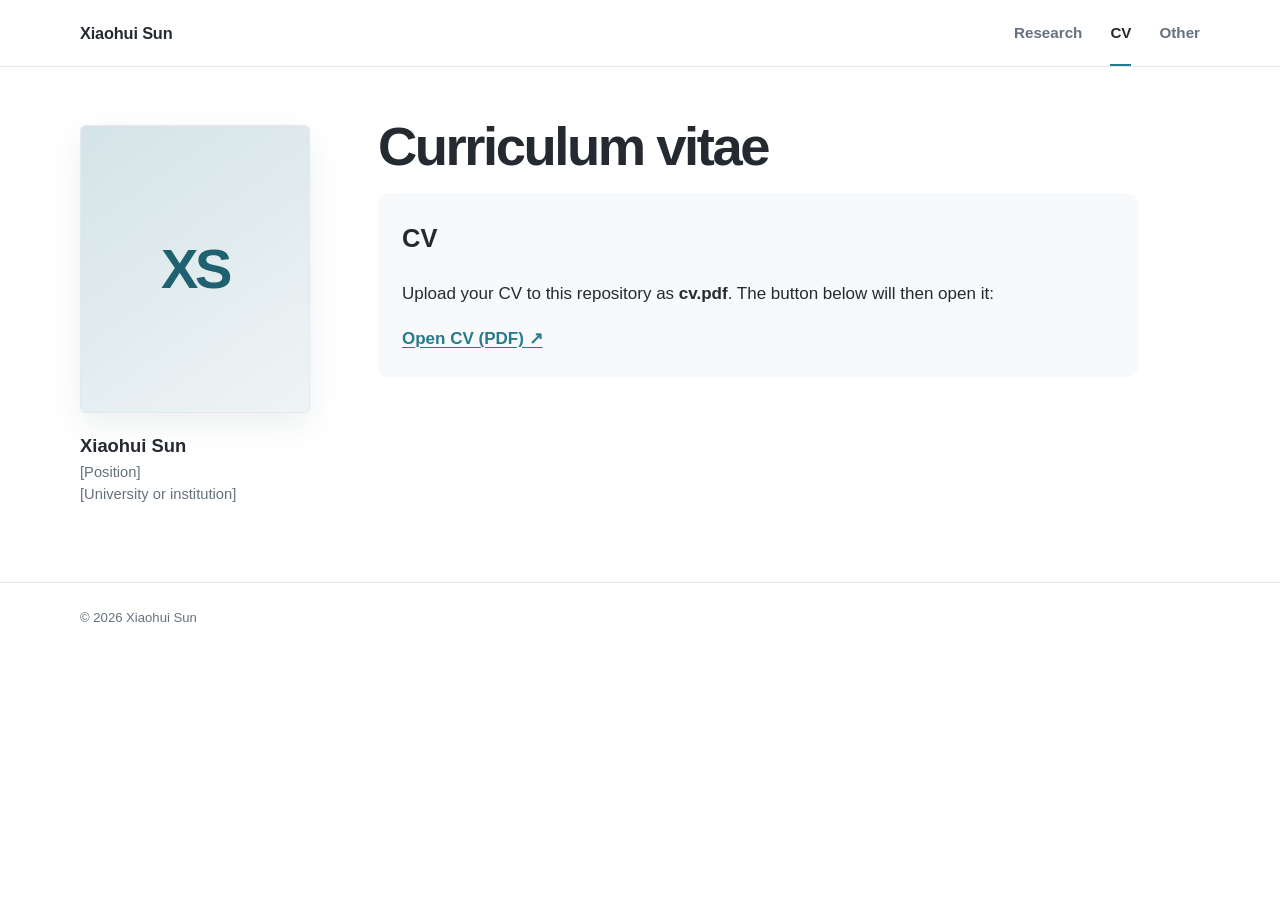
==== cv.html @ 330891a7 "Add files via upload" ====
<!doctype html>
<html lang="en">
<head>
  <meta charset="utf-8">
  <meta name="viewport" content="width=device-width, initial-scale=1">
  <meta name="description" content="Curriculum vitae of Xiaohui Sun.">
  <title>CV | Xiaohui Sun</title>
  <link rel="stylesheet" href="styles.css">
</head>
<body>
  <header class="site-header">
    <div class="header-inner">
      <a class="brand" href="index.html">Xiaohui Sun</a>
      <nav class="nav" aria-label="Main navigation">
        <a href="research.html">Research</a>
        <a href="cv.html" aria-current="page">CV</a>
        <a href="other.html">Other</a>
      </nav>
    </div>
  </header>

  <main class="page-shell">
    <aside class="profile" aria-label="Profile">
      <div class="profile-photo" aria-label="Photo placeholder">XS</div>
      <h2>Xiaohui Sun</h2>
      <p class="profile-role">[Position]<br>[University or institution]</p>
    </aside>

    <article class="content">
      <h1>Curriculum vitae</h1>
      <div class="note-card">
        <h2>CV</h2>
        <p>Upload your CV to this repository as <strong>cv.pdf</strong>. The button below will then open it:</p>
        <p><a href="cv.pdf"><strong>Open CV (PDF) ↗</strong></a></p>
      </div>
    </article>
  </main>

  <footer class="site-footer">
    <div class="footer-inner">© 2026 Xiaohui Sun</div>
  </footer>
</body>
</html>
---- styles.css ----
:root {
  --background: #ffffff;
  --surface: #f7f9fa;
  --text: #252a31;
  --muted: #66717d;
  --accent: #287a8d;
  --accent-dark: #1f6170;
  --border: #e4e8eb;
  --shadow: 0 12px 32px rgba(31, 45, 61, 0.08);
}

* {
  box-sizing: border-box;
}

html {
  scroll-behavior: smooth;
}

body {
  margin: 0;
  color: var(--text);
  background: var(--background);
  font-family: -apple-system, BlinkMacSystemFont, "Segoe UI", Roboto, Helvetica, Arial, sans-serif;
  font-size: 17px;
  line-height: 1.65;
}

a {
  color: var(--accent);
  text-decoration-thickness: 1px;
  text-underline-offset: 3px;
}

a:hover,
a:focus-visible {
  color: var(--accent-dark);
}

.site-header {
  position: sticky;
  top: 0;
  z-index: 10;
  border-bottom: 1px solid var(--border);
  background: rgba(255, 255, 255, 0.96);
  backdrop-filter: blur(10px);
}

.header-inner {
  width: min(1120px, calc(100% - 40px));
  min-height: 66px;
  margin: 0 auto;
  display: flex;
  align-items: center;
  justify-content: space-between;
  gap: 24px;
}

.brand {
  color: var(--text);
  font-size: 1.02rem;
  font-weight: 750;
  letter-spacing: -0.01em;
  text-decoration: none;
}

.nav {
  display: flex;
  align-items: center;
  gap: 28px;
}

.nav a {
  padding: 20px 0 18px;
  border-bottom: 2px solid transparent;
  color: var(--muted);
  font-size: 0.95rem;
  font-weight: 600;
  text-decoration: none;
}

.nav a:hover,
.nav a:focus-visible,
.nav a[aria-current="page"] {
  border-bottom-color: var(--accent);
  color: var(--text);
}

.page-shell {
  width: min(1120px, calc(100% - 40px));
  margin: 0 auto;
  padding: 58px 0 76px;
  display: grid;
  grid-template-columns: 230px minmax(0, 1fr);
  gap: 68px;
}

.profile {
  align-self: start;
}

.profile-photo {
  width: 100%;
  aspect-ratio: 4 / 5;
  display: grid;
  place-items: center;
  border: 1px solid var(--border);
  border-radius: 6px;
  background:
    linear-gradient(145deg, rgba(40, 122, 141, 0.17), rgba(40, 122, 141, 0.04)),
    var(--surface);
  color: var(--accent-dark);
  font-size: 3.5rem;
  font-weight: 750;
  letter-spacing: -0.06em;
  box-shadow: var(--shadow);
  overflow: hidden;
}

.profile-photo img {
  width: 100%;
  height: 100%;
  object-fit: cover;
}

.profile h2 {
  margin: 21px 0 4px;
  font-size: 1.15rem;
  line-height: 1.25;
}

.profile-role {
  margin: 0;
  color: var(--muted);
  font-size: 0.92rem;
  line-height: 1.55;
}

.profile-links {
  display: grid;
  gap: 9px;
  margin: 24px 0 0;
  padding: 0;
  list-style: none;
}

.profile-links a,
.profile-links span {
  display: inline-flex;
  align-items: center;
  gap: 9px;
  color: var(--muted);
  font-size: 0.91rem;
  text-decoration: none;
}

.profile-links a:hover,
.profile-links a:focus-visible {
  color: var(--accent);
}

.icon {
  width: 1.1rem;
  color: var(--accent);
  font-weight: 750;
  text-align: center;
}

.content {
  max-width: 760px;
}

.content h1 {
  margin: -7px 0 16px;
  font-size: clamp(2.25rem, 5vw, 3.4rem);
  line-height: 1.08;
  letter-spacing: -0.045em;
}

.lead {
  max-width: 700px;
  margin: 0;
  color: #3e4650;
  font-size: 1.12rem;
  line-height: 1.72;
}

.section {
  margin-top: 48px;
}

.section h2 {
  margin: 0 0 18px;
  padding-bottom: 10px;
  border-bottom: 1px solid var(--border);
  font-size: 1.3rem;
  letter-spacing: -0.015em;
}

.tags {
  display: flex;
  flex-wrap: wrap;
  gap: 9px;
  margin: 0;
  padding: 0;
  list-style: none;
}

.tag {
  padding: 6px 11px;
  border: 1px solid #d8e6ea;
  border-radius: 999px;
  background: #f4fafb;
  color: var(--accent-dark);
  font-size: 0.84rem;
  font-weight: 650;
}

.paper-list {
  display: grid;
  gap: 18px;
}

.paper {
  padding: 22px 23px;
  border: 1px solid var(--border);
  border-radius: 10px;
  background: var(--background);
  box-shadow: 0 8px 24px rgba(31, 45, 61, 0.045);
}

.paper.featured {
  border-left: 4px solid var(--accent);
}

.eyebrow {
  margin: 0 0 7px;
  color: var(--accent);
  font-size: 0.76rem;
  font-weight: 800;
  letter-spacing: 0.09em;
  text-transform: uppercase;
}

.paper h3 {
  margin: 0 0 8px;
  font-size: 1.08rem;
  line-height: 1.4;
}

.paper p {
  margin: 0;
  color: var(--muted);
  font-size: 0.95rem;
}

.paper-links {
  display: flex;
  flex-wrap: wrap;
  gap: 16px;
  margin-top: 13px;
}

.paper-links a {
  font-size: 0.89rem;
  font-weight: 700;
  text-decoration: none;
}

.note-card {
  padding: 24px;
  border-radius: 10px;
  background: var(--surface);
}

.note-card h2,
.note-card h3 {
  margin-top: 0;
}

.note-card p:last-child {
  margin-bottom: 0;
}

.site-footer {
  border-top: 1px solid var(--border);
  color: var(--muted);
  font-size: 0.82rem;
}

.footer-inner {
  width: min(1120px, calc(100% - 40px));
  margin: 0 auto;
  padding: 24px 0;
}

@media (max-width: 760px) {
  .header-inner {
    width: min(100% - 28px, 1120px);
    min-height: 60px;
  }

  .nav {
    gap: 16px;
  }

  .nav a {
    padding: 17px 0 15px;
    font-size: 0.88rem;
  }

  .page-shell {
    width: min(100% - 34px, 1120px);
    padding-top: 36px;
    grid-template-columns: 1fr;
    gap: 42px;
  }

  .profile {
    display: grid;
    grid-template-columns: 112px 1fr;
    column-gap: 20px;
    align-items: start;
  }

  .profile-photo {
    grid-row: 1 / span 3;
    font-size: 2.3rem;
  }

  .profile h2 {
    margin-top: 0;
  }

  .profile-links {
    margin-top: 13px;
  }

  .content h1 {
    font-size: 2.35rem;
  }
}

@media (max-width: 480px) {
  .header-inner {
    align-items: flex-start;
    padding: 13px 0 8px;
    flex-direction: column;
    gap: 2px;
  }

  .nav {
    width: 100%;
    justify-content: space-between;
  }

  .nav a {
    padding: 8px 0 9px;
  }

  .profile {
    grid-template-columns: 92px 1fr;
    column-gap: 16px;
  }

  .paper {
    padding: 19px;
  }
}
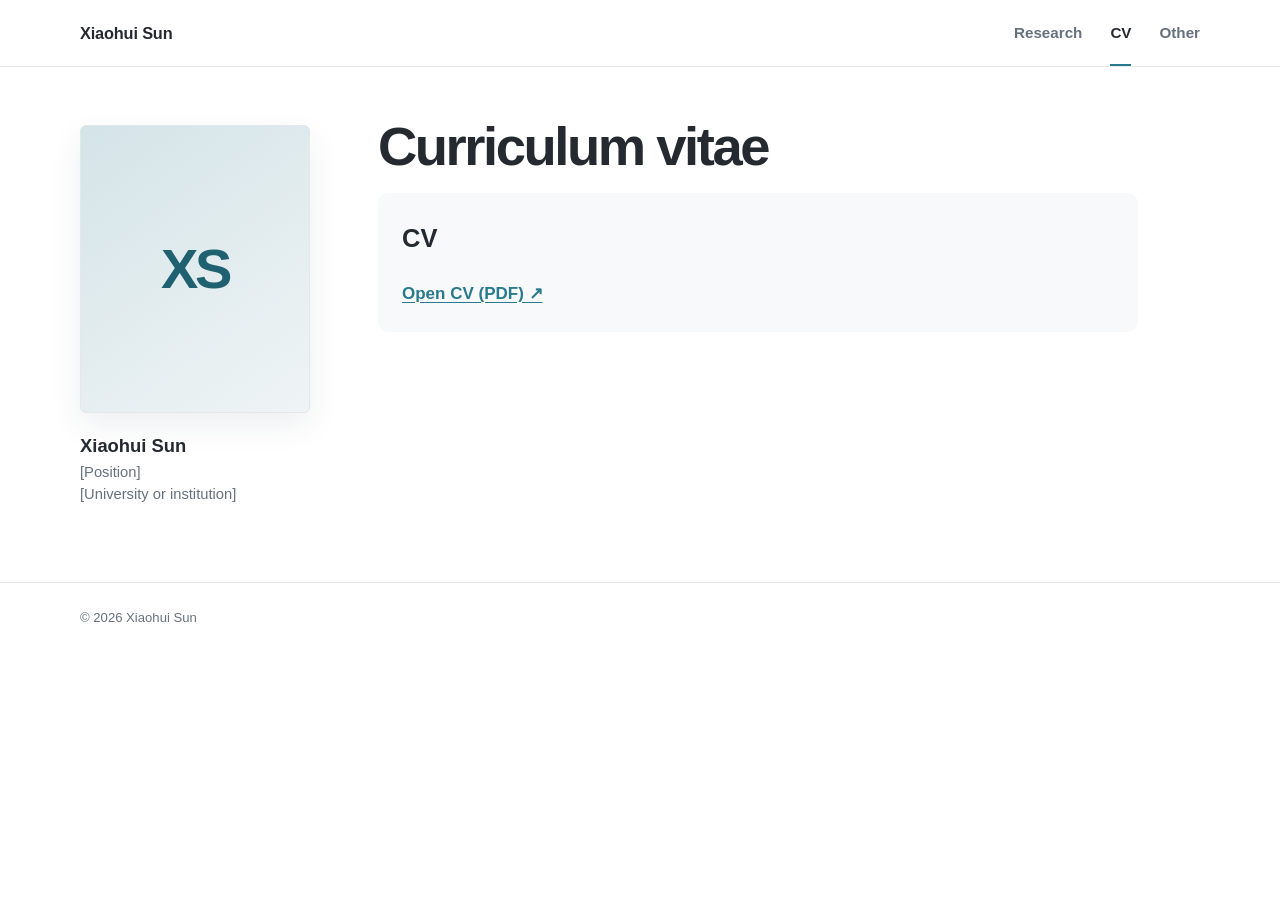
==== commit 9c12550c: "Update CV instructions in cv.html Removed instruction to upload CV as cv.pdf." ====
--- a/cv.html
+++ b/cv.html
@@ -30,7 +30,6 @@
       <h1>Curriculum vitae</h1>
       <div class="note-card">
         <h2>CV</h2>
-        <p>Upload your CV to this repository as <strong>cv.pdf</strong>. The button below will then open it:</p>
         <p><a href="cv.pdf"><strong>Open CV (PDF) ↗</strong></a></p>
       </div>
     </article>
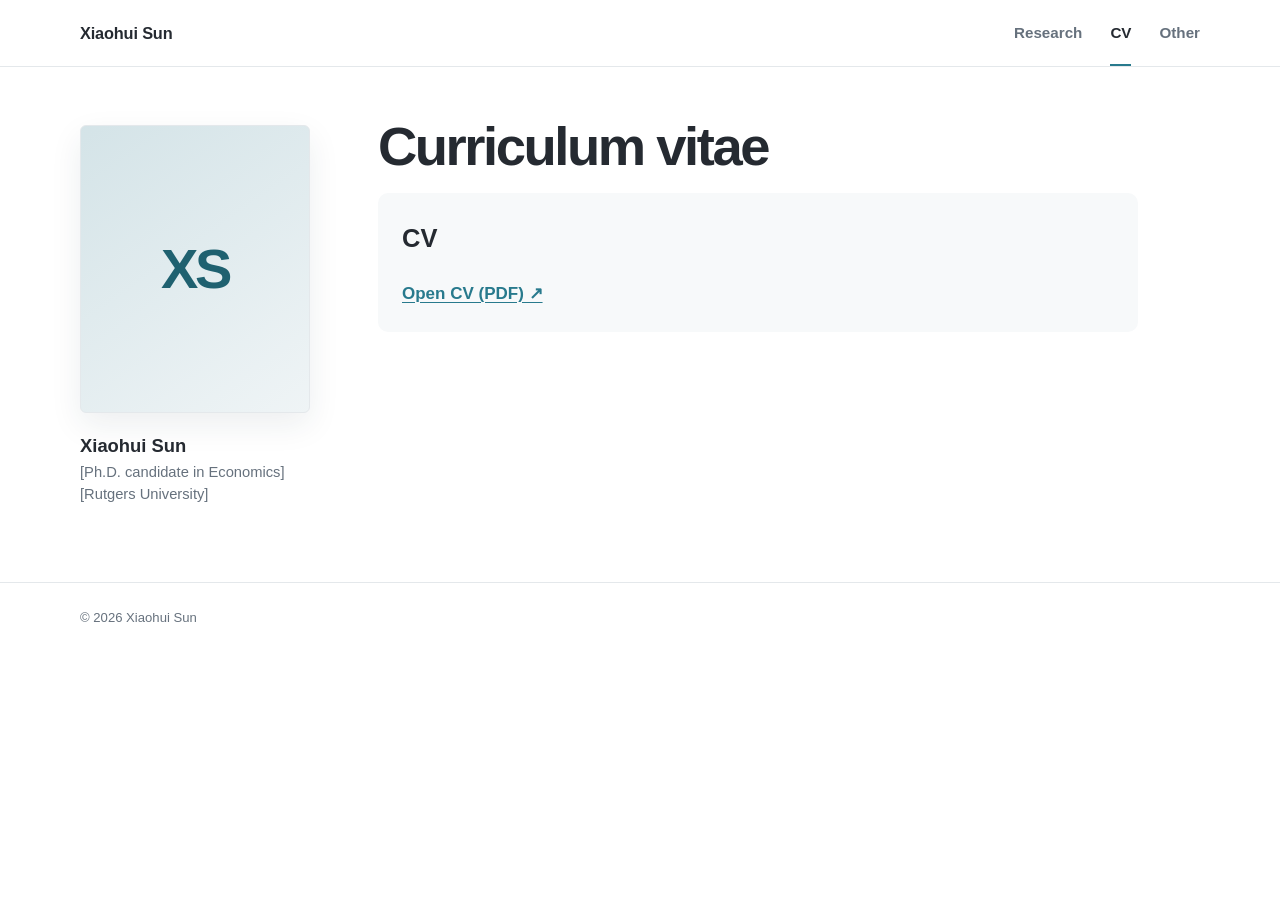
==== commit b0f5328a: "Update profile role in cv.html" ====
--- a/cv.html
+++ b/cv.html
@@ -23,7 +23,7 @@
     <aside class="profile" aria-label="Profile">
       <div class="profile-photo" aria-label="Photo placeholder">XS</div>
       <h2>Xiaohui Sun</h2>
-      <p class="profile-role">[Position]<br>[University or institution]</p>
+      <p class="profile-role">[Ph.D. candidate in Economics]<br>[Rutgers University]</p>
     </aside>
 
     <article class="content">
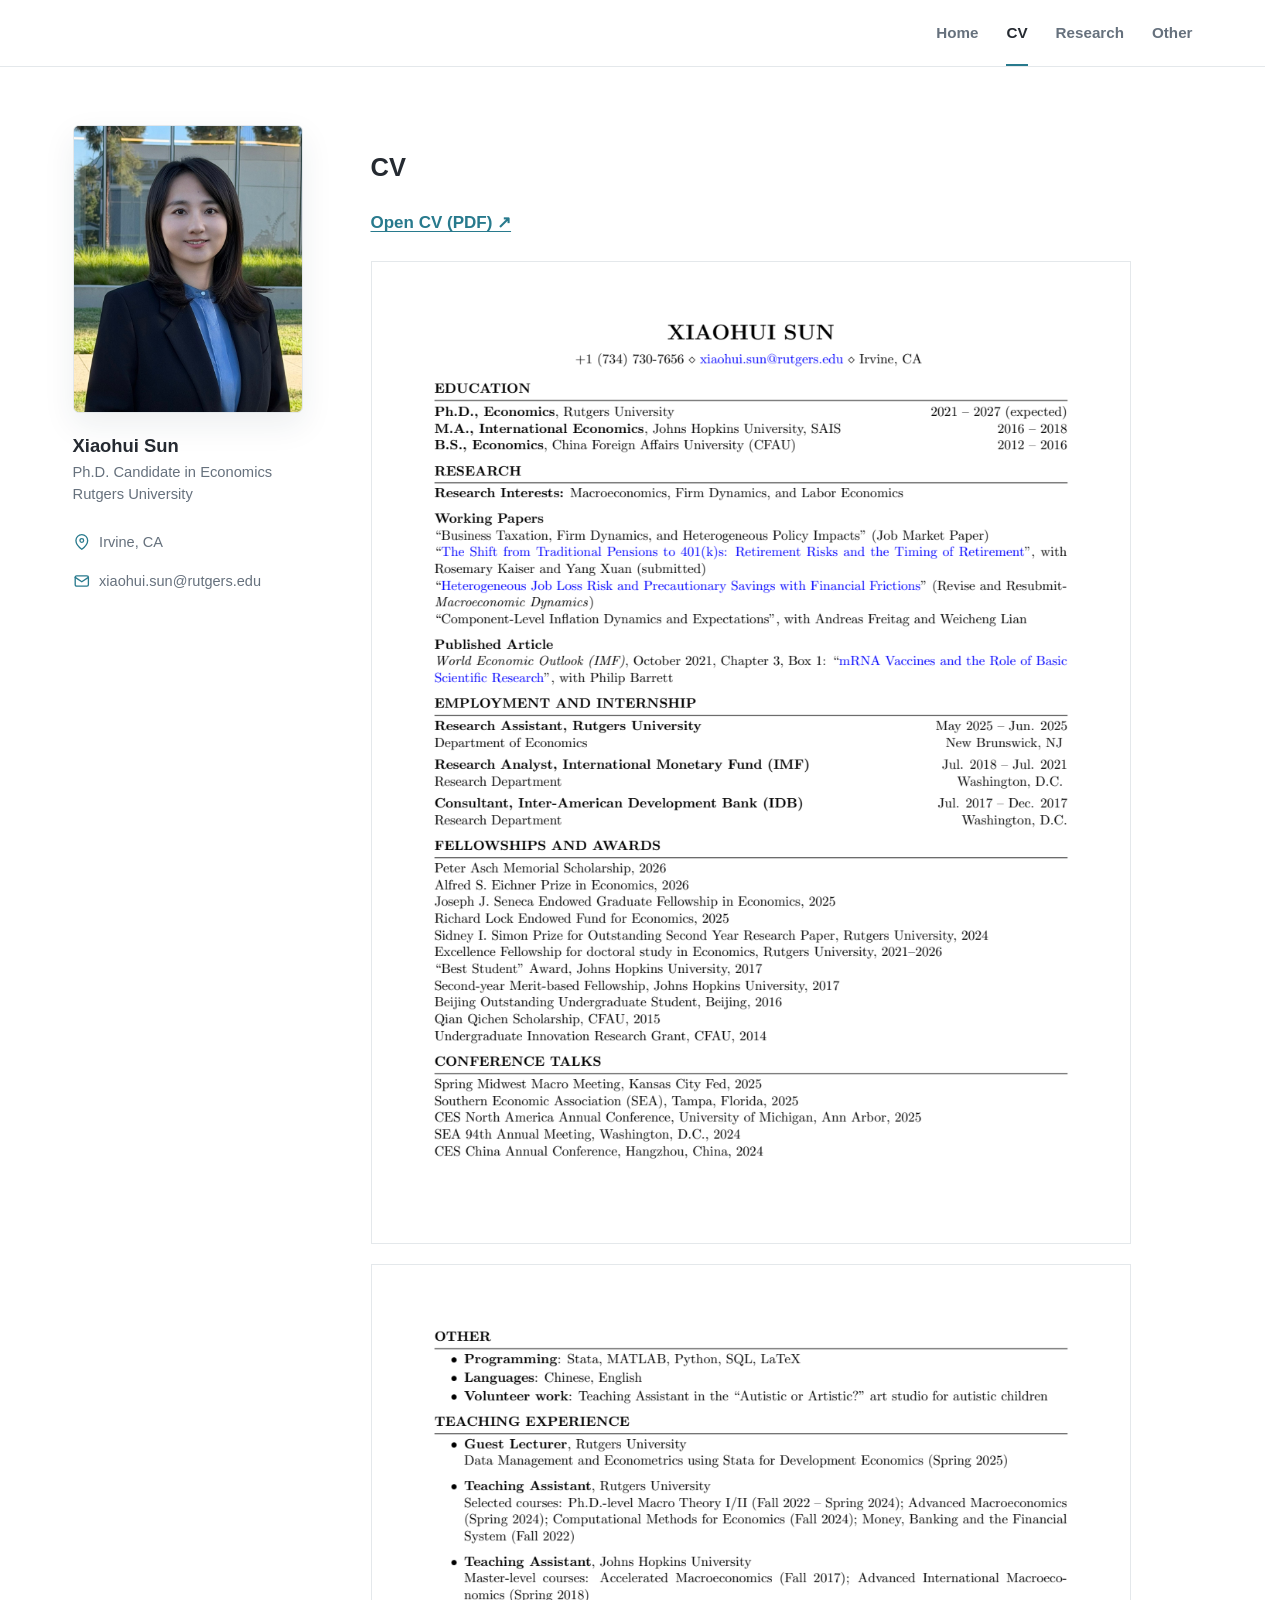
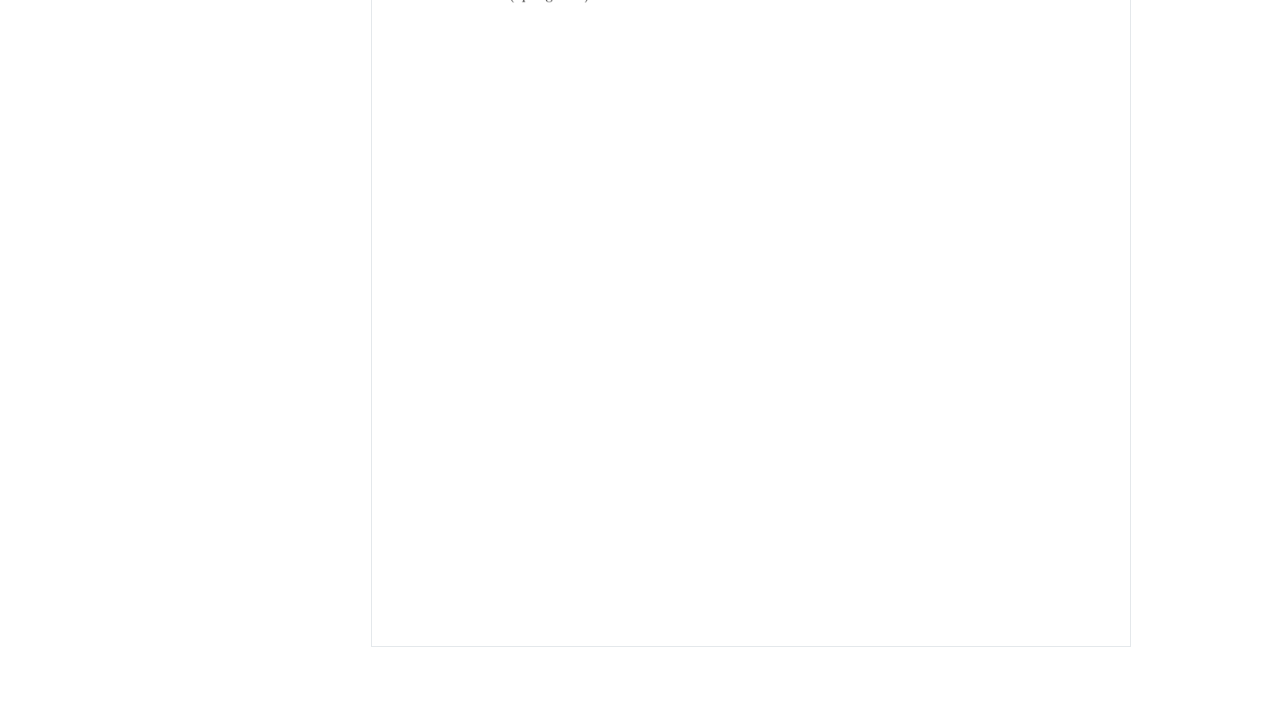
==== commit 8d1f7fa1: "Add files via upload" ====
--- a/cv.html
+++ b/cv.html
@@ -5,15 +5,15 @@
   <meta name="viewport" content="width=device-width, initial-scale=1">
   <meta name="description" content="Curriculum vitae of Xiaohui Sun.">
   <title>CV | Xiaohui Sun</title>
-  <link rel="stylesheet" href="styles.css">
+  <link rel="stylesheet" href="styles.css?v=20260913-scrollbar">
 </head>
 <body>
   <header class="site-header">
     <div class="header-inner">
-      <a class="brand" href="index.html">Xiaohui Sun</a>
       <nav class="nav" aria-label="Main navigation">
+        <a href="index.html">Home</a>
+        <a href="cv.html" aria-current="page">CV</a>
         <a href="research.html">Research</a>
-        <a href="cv.html" aria-current="page">CV</a>
         <a href="other.html">Other</a>
       </nav>
     </div>
@@ -21,22 +21,24 @@
 
   <main class="page-shell">
     <aside class="profile" aria-label="Profile">
-      <div class="profile-photo" aria-label="Photo placeholder">XS</div>
+      <div class="profile-photo"><img src="photo.jpg" alt="Xiaohui Sun" width="1425" height="1671"></div>
       <h2>Xiaohui Sun</h2>
-      <p class="profile-role">[Ph.D. candidate in Economics]<br>[Rutgers University]</p>
+      <p class="profile-role">Ph.D. Candidate in Economics<br>Rutgers University</p>
+      <ul class="profile-links">
+        <li><span><svg class="icon" aria-hidden="true" width="18" height="18" viewBox="0 0 24 24" fill="none" stroke="currentColor" stroke-width="1.8" stroke-linecap="round" stroke-linejoin="round"><path d="M20 10c0 6-8 12-8 12S4 16 4 10a8 8 0 1 1 16 0Z"/><circle cx="12" cy="10" r="2.5"/></svg>Irvine, CA</span></li>
+        <li><a href="mailto:xiaohui.sun@rutgers.edu"><svg class="icon" aria-hidden="true" width="18" height="18" viewBox="0 0 24 24" fill="none" stroke="currentColor" stroke-width="1.8" stroke-linecap="round" stroke-linejoin="round"><rect x="3" y="5" width="18" height="14" rx="2"/><path d="m3 7 9 6 9-6"/></svg>xiaohui.sun@rutgers.edu</a></li>
+      </ul>
     </aside>
 
     <article class="content">
-      <h1>Curriculum vitae</h1>
-      <div class="note-card">
-        <h2>CV</h2>
-        <p><a href="cv.pdf"><strong>Open CV (PDF) ↗</strong></a></p>
+      <h2>CV</h2>
+      <p><a href="cv.pdf?v=6592cc4c94"><strong>Open CV (PDF) ↗</strong></a></p>
+      <div class="cv-preview" aria-label="CV preview">
+        <img src="cv-preview/page-1.png?v=6592cc4c94" alt="Xiaohui Sun’s CV, page 1" width="980" height="1268" loading="lazy">
+        <img src="cv-preview/page-2.png?v=6592cc4c94" alt="Xiaohui Sun’s CV, page 2" width="980" height="1268" loading="lazy">
       </div>
     </article>
   </main>
 
-  <footer class="site-footer">
-    <div class="footer-inner">© 2026 Xiaohui Sun</div>
-  </footer>
 </body>
 </html>
--- a/styles.css
+++ b/styles.css
@@ -15,6 +15,8 @@
 
 html {
   scroll-behavior: smooth;
+  overflow-y: scroll;
+  scrollbar-gutter: stable;
 }
 
 body {
@@ -52,7 +54,7 @@
   margin: 0 auto;
   display: flex;
   align-items: center;
-  justify-content: space-between;
+  justify-content: flex-end;
   gap: 24px;
 }
 
@@ -185,6 +187,19 @@
   line-height: 1.72;
 }
 
+.lead + .lead {
+  margin-top: 18px;
+}
+
+.home-content .lead {
+  font-size: 1.0625rem;
+  line-height: 1.65;
+}
+
+.home-content .lead + .lead {
+  margin-top: 22px;
+}
+
 .section {
   margin-top: 48px;
 }
@@ -195,6 +210,17 @@
   border-bottom: 1px solid var(--border);
   font-size: 1.3rem;
   letter-spacing: -0.015em;
+}
+
+.outside-interests h2 {
+  margin-bottom: 20px;
+}
+
+.outside-interests > p {
+  margin: 0;
+  color: #3e4650;
+  font-size: 1.0625rem;
+  line-height: 1.65;
 }
 
 .tags {
@@ -254,6 +280,11 @@
   font-size: 0.95rem;
 }
 
+.paper .paper-authors {
+  margin-bottom: 12px;
+  font-style: italic;
+}
+
 .paper-links {
   display: flex;
   flex-wrap: wrap;
@@ -261,7 +292,9 @@
   margin-top: 13px;
 }
 
-.paper-links a {
+.paper-links a,
+.paper-links .paper-link-label {
+  color: var(--accent);
   font-size: 0.89rem;
   font-weight: 700;
   text-decoration: none;
@@ -280,6 +313,19 @@
 
 .note-card p:last-child {
   margin-bottom: 0;
+}
+
+.cv-preview {
+  display: grid;
+  gap: 20px;
+  margin-top: 24px;
+}
+
+.cv-preview img {
+  display: block;
+  width: 100%;
+  height: auto;
+  border: 1px solid var(--border);
 }
 
 .site-footer {
@@ -367,4 +413,3 @@
     padding: 19px;
   }
 }
-
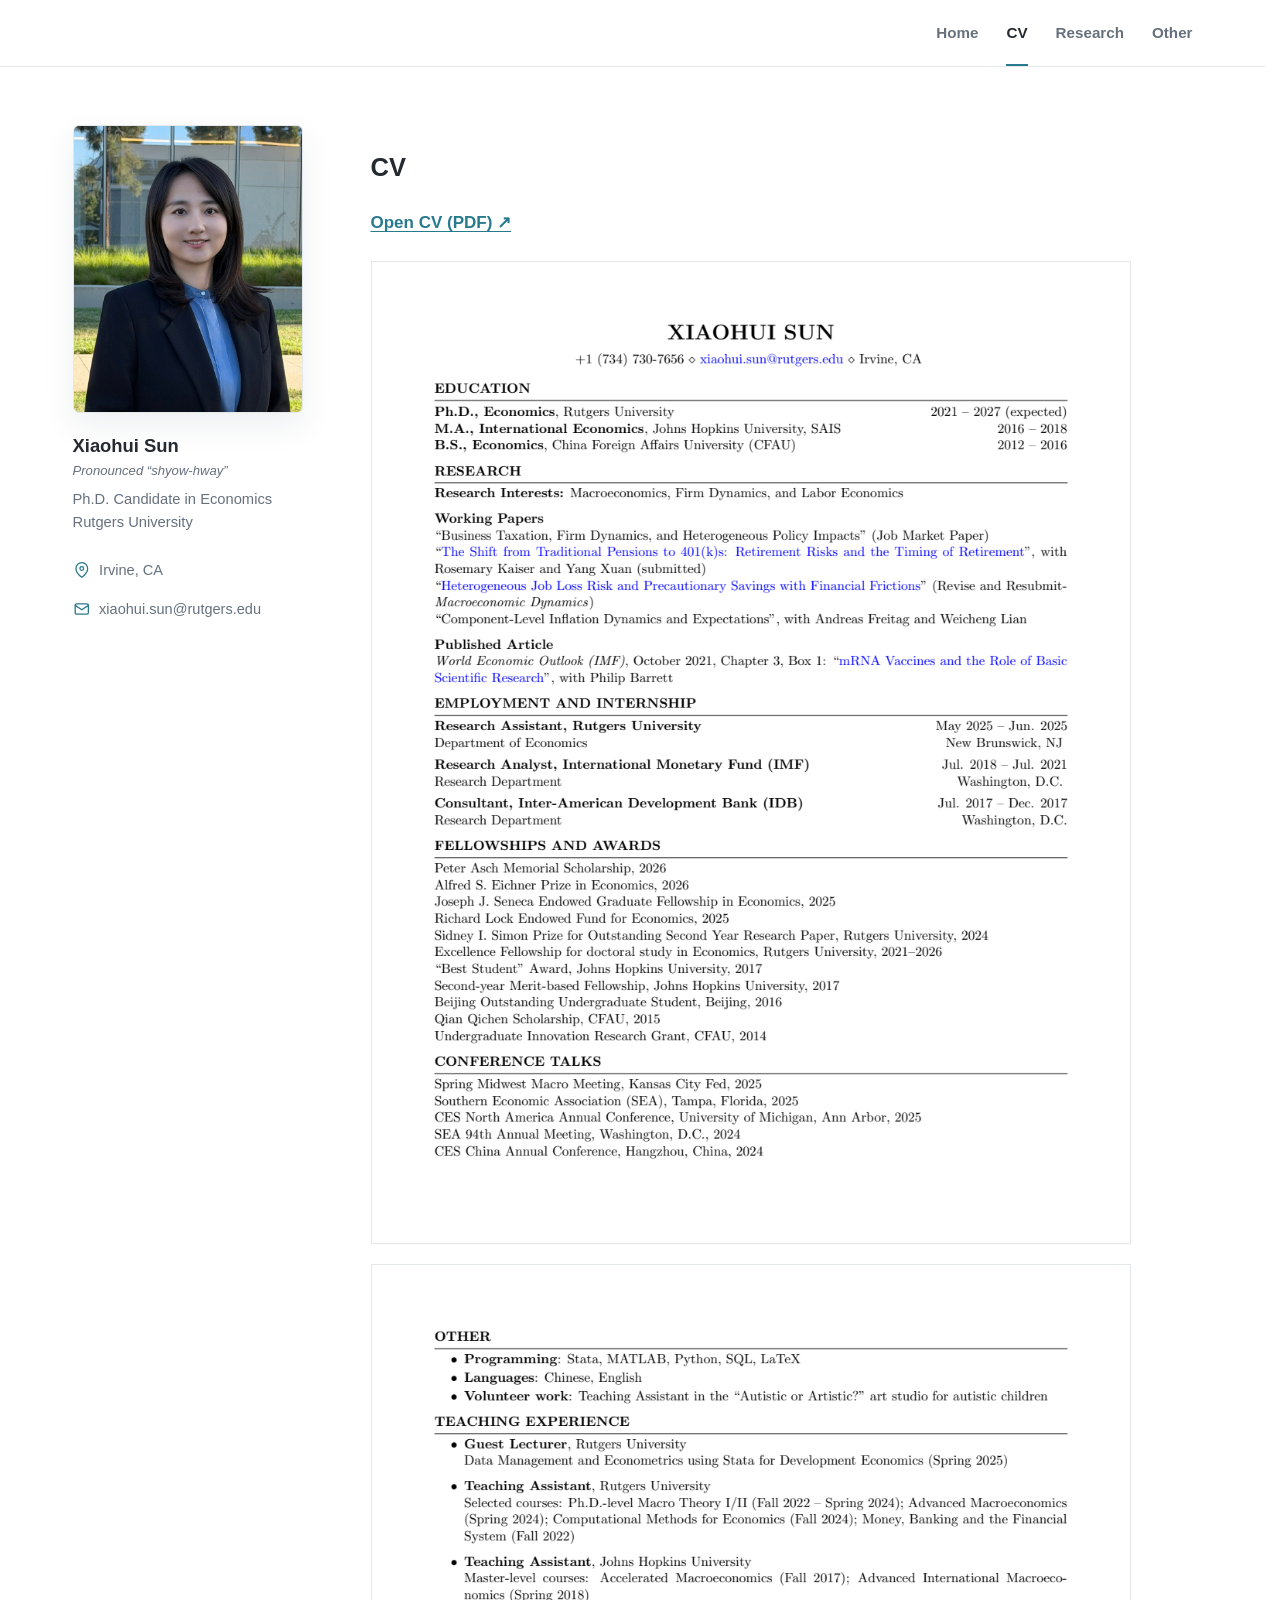
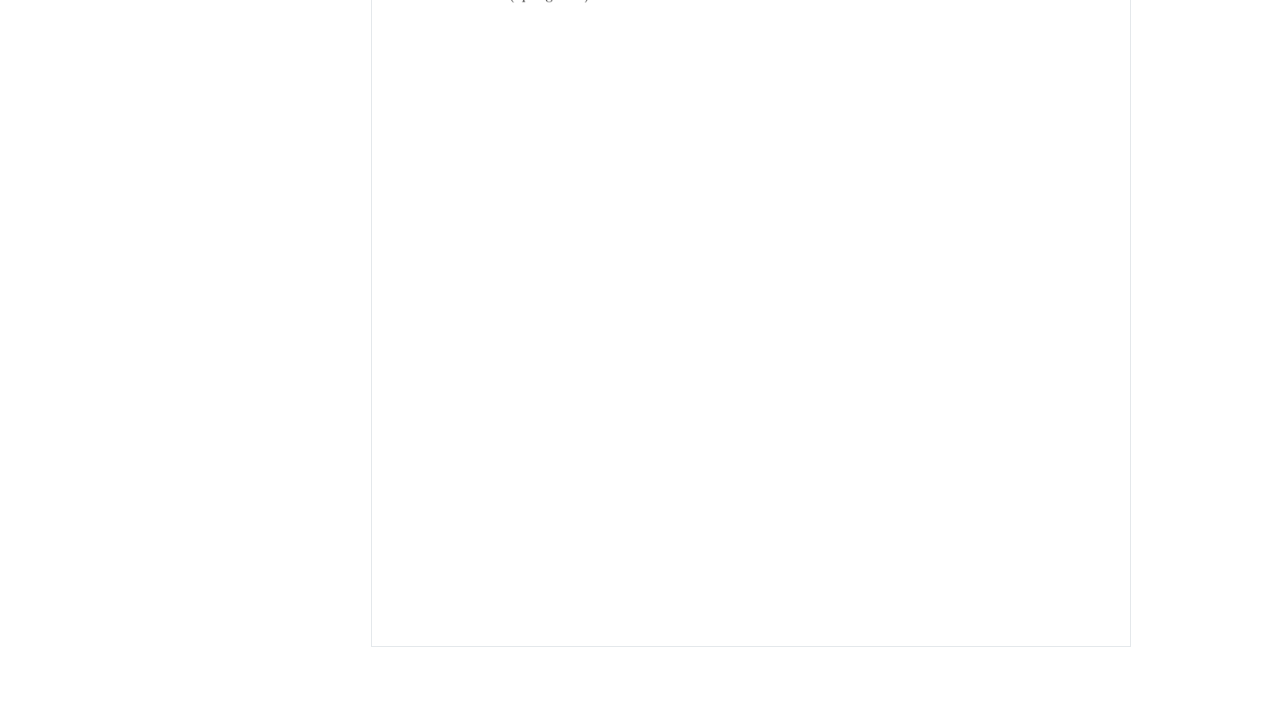
==== commit aaccd102: "Add files via upload" ====
--- a/cv.html
+++ b/cv.html
@@ -5,7 +5,7 @@
   <meta name="viewport" content="width=device-width, initial-scale=1">
   <meta name="description" content="Curriculum vitae of Xiaohui Sun.">
   <title>CV | Xiaohui Sun</title>
-  <link rel="stylesheet" href="styles.css?v=20260913-scrollbar">
+  <link rel="stylesheet" href="styles.css?v=20260914-pronunciation">
 </head>
 <body>
   <header class="site-header">
@@ -23,6 +23,7 @@
     <aside class="profile" aria-label="Profile">
       <div class="profile-photo"><img src="photo.jpg" alt="Xiaohui Sun" width="1425" height="1671"></div>
       <h2>Xiaohui Sun</h2>
+      <p class="profile-pronunciation">Pronounced “shyow-hway”</p>
       <p class="profile-role">Ph.D. Candidate in Economics<br>Rutgers University</p>
       <ul class="profile-links">
         <li><span><svg class="icon" aria-hidden="true" width="18" height="18" viewBox="0 0 24 24" fill="none" stroke="currentColor" stroke-width="1.8" stroke-linecap="round" stroke-linejoin="round"><path d="M20 10c0 6-8 12-8 12S4 16 4 10a8 8 0 1 1 16 0Z"/><circle cx="12" cy="10" r="2.5"/></svg>Irvine, CA</span></li>
--- a/styles.css
+++ b/styles.css
@@ -131,6 +131,14 @@
   line-height: 1.25;
 }
 
+.profile-pronunciation {
+  margin: 0 0 8px;
+  color: var(--muted);
+  font-size: 0.82rem;
+  font-style: italic;
+  line-height: 1.5;
+}
+
 .profile-role {
   margin: 0;
   color: var(--muted);
@@ -370,7 +378,7 @@
   }
 
   .profile-photo {
-    grid-row: 1 / span 3;
+    grid-row: 1 / span 4;
     font-size: 2.3rem;
   }
 
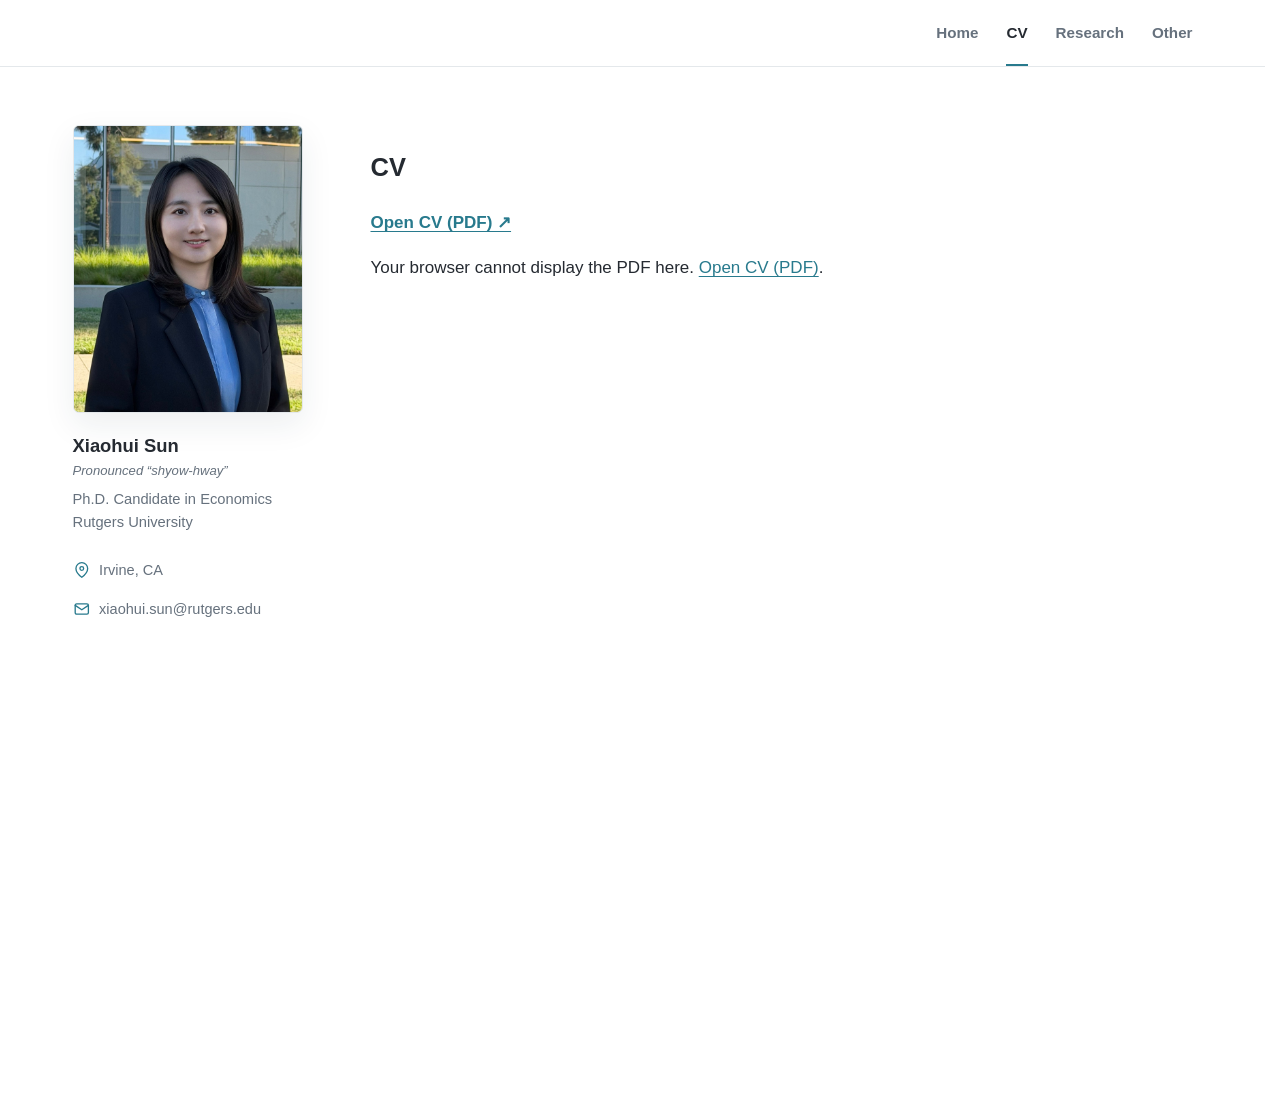
==== commit c99890dd: "Embed CV PDF directly on CV page Updated the CV link to a new version and changed the display method" ====
--- a/cv.html
+++ b/cv.html
@@ -33,11 +33,10 @@
 
     <article class="content">
       <h2>CV</h2>
-      <p><a href="cv.pdf?v=6592cc4c94"><strong>Open CV (PDF) ↗</strong></a></p>
-      <div class="cv-preview" aria-label="CV preview">
-        <img src="cv-preview/page-1.png?v=6592cc4c94" alt="Xiaohui Sun’s CV, page 1" width="980" height="1268" loading="lazy">
-        <img src="cv-preview/page-2.png?v=6592cc4c94" alt="Xiaohui Sun’s CV, page 2" width="980" height="1268" loading="lazy">
-      </div>
+      <p><a href="cv.pdf?v=20261013"><strong>Open CV (PDF) ↗</strong></a></p>
+      <object data="cv.pdf?v=20261013" type="application/pdf" aria-label="Xiaohui Sun’s CV" style="display: block; width: 100%; height: 85vh; min-height: 600px;">
+        <p>Your browser cannot display the PDF here. <a href="cv.pdf?v=20261013">Open CV (PDF)</a>.</p>
+      </object>
     </article>
   </main>
 
